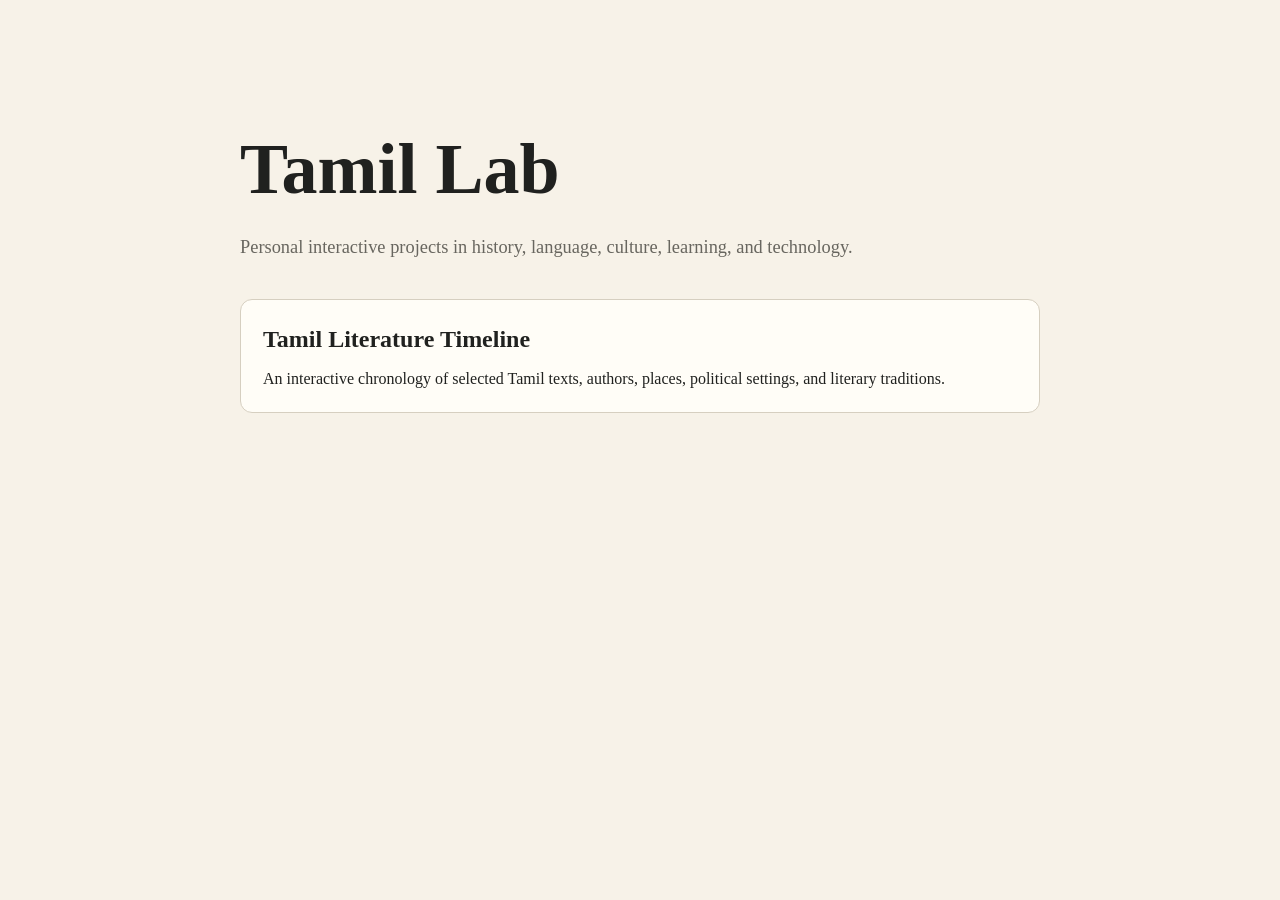
==== index.html @ f8d9d1f9 "Update header and link in index.html" ====
<!doctype html>
<html lang="en">
<head>
  <meta charset="utf-8">
  <meta name="viewport" content="width=device-width, initial-scale=1">
  <title>TLab</title>
  <style>
    body {
      max-width: 800px;
      margin: 0 auto;
      padding: 64px 24px;
      background: #f7f2e8;
      color: #20211f;
      font-family: Georgia, "Times New Roman", serif;
      line-height: 1.6;
    }

    h1 {
      margin-bottom: 0;
      font-size: clamp(2.2rem, 7vw, 4.5rem);
    }

    .subtitle {
      margin-top: 6px;
      color: #68665f;
      font-size: 1.15rem;
    }

    .project {
      display: block;
      margin-top: 36px;
      padding: 20px 22px;
      border: 1px solid #d6cfc0;
      border-radius: 12px;
      background: #fffdf7;
      color: inherit;
      text-decoration: none;
    }

    .project:hover {
      border-color: #a24525;
    }

    .project h2 {
      margin: 0 0 8px;
    }

    .project p {
      margin: 0;
    }

    footer {
      margin-top: 52px;
      color: #68665f;
      font-size: 0.9rem;
    }
  </style>
</head>
<body>
  <main>
    <h1>Tamil Lab</h1>
    <p class="subtitle">
      Personal interactive projects in history, language, culture, learning, and technology.
    </p>

    <a class="project" href="Tamil-Literature-Timeline/">
      <h2>Tamil Literature Timeline</h2>
      <p>
        An interactive chronology of selected Tamil texts, authors, places,
        political settings, and literary traditions.
      </p>
    </a>
  </main>

  <footer>
    
  </footer>
</body>
</html>
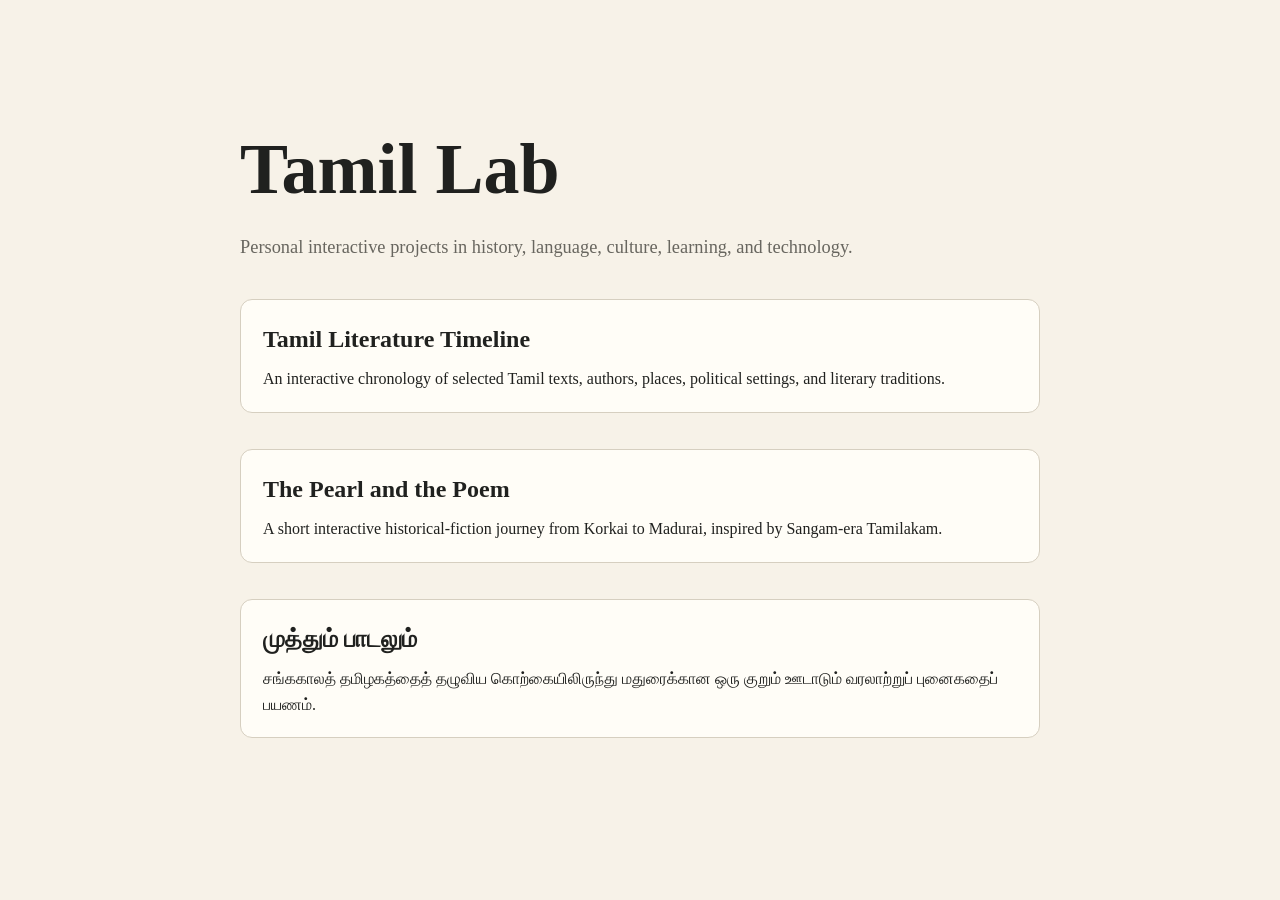
==== commit 0c952896: "Added links to Pearl and the Poem interactive Added new project sections for 'The Pearl and the Poem" ====
--- a/index.html
+++ b/index.html
@@ -70,6 +70,22 @@
         political settings, and literary traditions.
       </p>
     </a>
+
+    <a class="project" href="a-day-in-ancient-tamilakam/pandya-kingdom-1-english/">
+  <h2>The Pearl and the Poem</h2>
+  <p>
+    A short interactive historical-fiction journey from Korkai to Madurai,
+    inspired by Sangam-era Tamilakam.
+  </p>
+</a>
+
+    <a class="project" href="a-day-in-ancient-tamilakam/pandya-kingdom-1-tamil/">
+  <h2>முத்தும் பாடலும்</h2>
+  <p>
+    சங்ககாலத் தமிழகத்தைத் தழுவிய கொற்கையிலிருந்து மதுரைக்கான
+    ஒரு குறும் ஊடாடும் வரலாற்றுப் புனைகதைப் பயணம்.
+  </p>
+</a>
   </main>
 
   <footer>
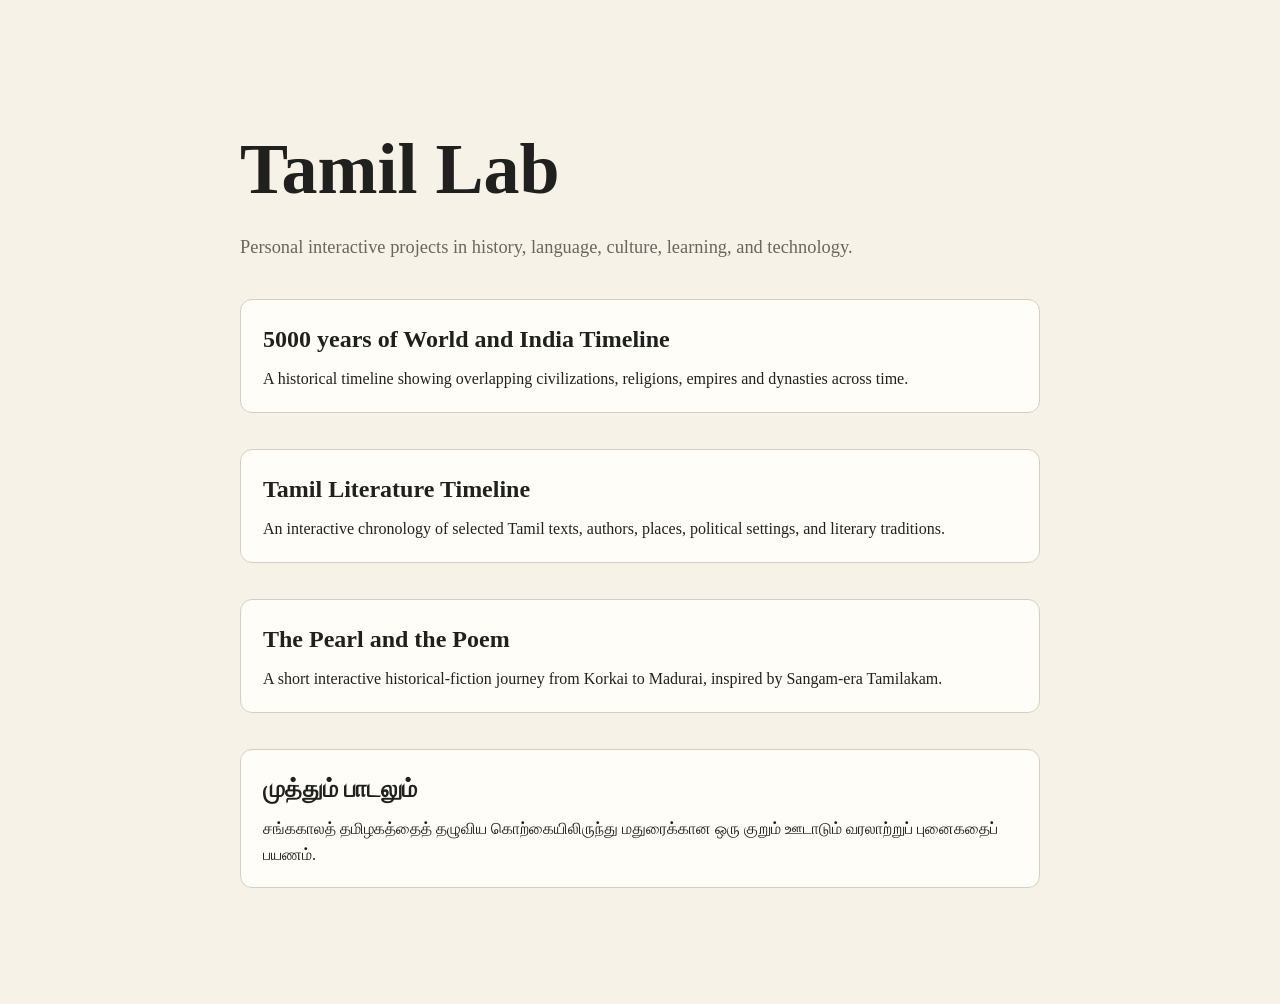
==== commit ac7f2317: "Add 5000 years of World and India Timeline project Added a new project link for a historical timelin" ====
--- a/index.html
+++ b/index.html
@@ -62,7 +62,15 @@
     <p class="subtitle">
       Personal interactive projects in history, language, culture, learning, and technology.
     </p>
-
+    
+<a class="project" href="5000-years-timeline/">
+  <h2>5000 years of World and India Timeline</h2>
+  <p>
+    A historical timeline showing overlapping civilizations,
+    religions, empires and dynasties across time.
+  </p>
+</a>
+    
     <a class="project" href="Tamil-Literature-Timeline/">
       <h2>Tamil Literature Timeline</h2>
       <p>
@@ -79,7 +87,7 @@
   </p>
 </a>
 
-    <a class="project" href="a-day-in-ancient-tamilakam/pandya-kingdom-1-tamil/">
+    <a class="project" href="a-day-in-ancient-tamilakam/pandya-kngdom-1-tamil/">
   <h2>முத்தும் பாடலும்</h2>
   <p>
     சங்ககாலத் தமிழகத்தைத் தழுவிய கொற்கையிலிருந்து மதுரைக்கான
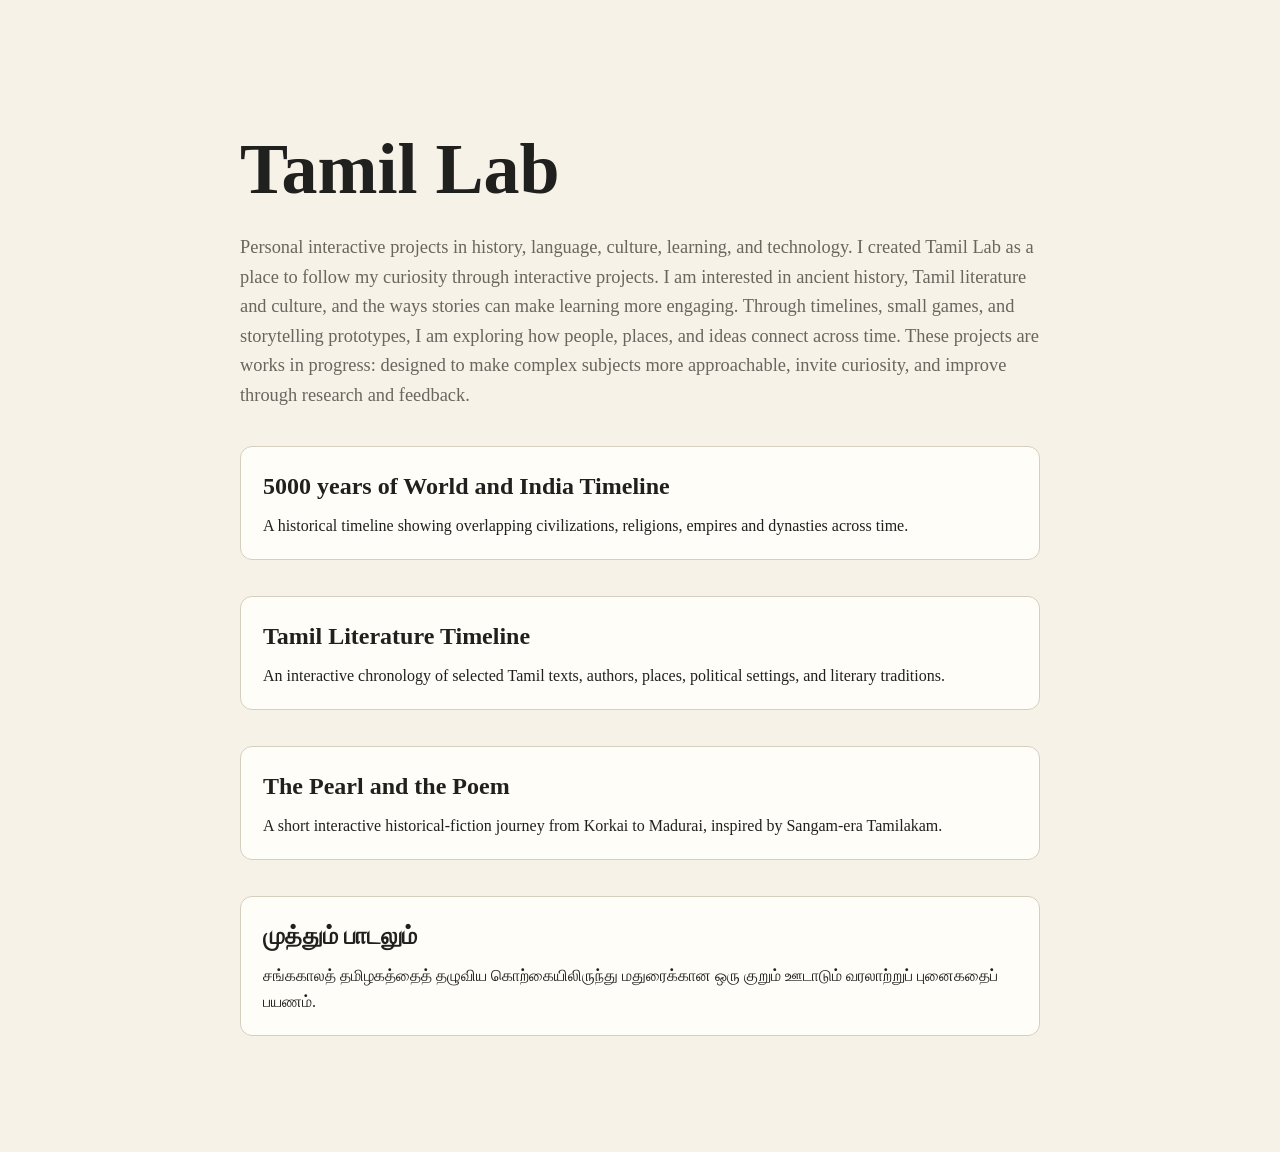
==== commit 82eefae6: "Enhance project description in index.html Expanded the project description to include interests in a" ====
--- a/index.html
+++ b/index.html
@@ -61,6 +61,12 @@
     <h1>Tamil Lab</h1>
     <p class="subtitle">
       Personal interactive projects in history, language, culture, learning, and technology.
+      I created Tamil Lab as a place to follow my curiosity through interactive projects. I am interested
+      in ancient history, Tamil literature and culture, and the ways stories can make learning more engaging.
+      Through timelines, small games, and storytelling prototypes, I am exploring how people, places, and ideas
+      connect across time. 
+      These projects are works in progress: designed to make complex subjects more approachable, invite curiosity, and improve through research
+      and feedback.
     </p>
     
 <a class="project" href="5000-years-timeline/">
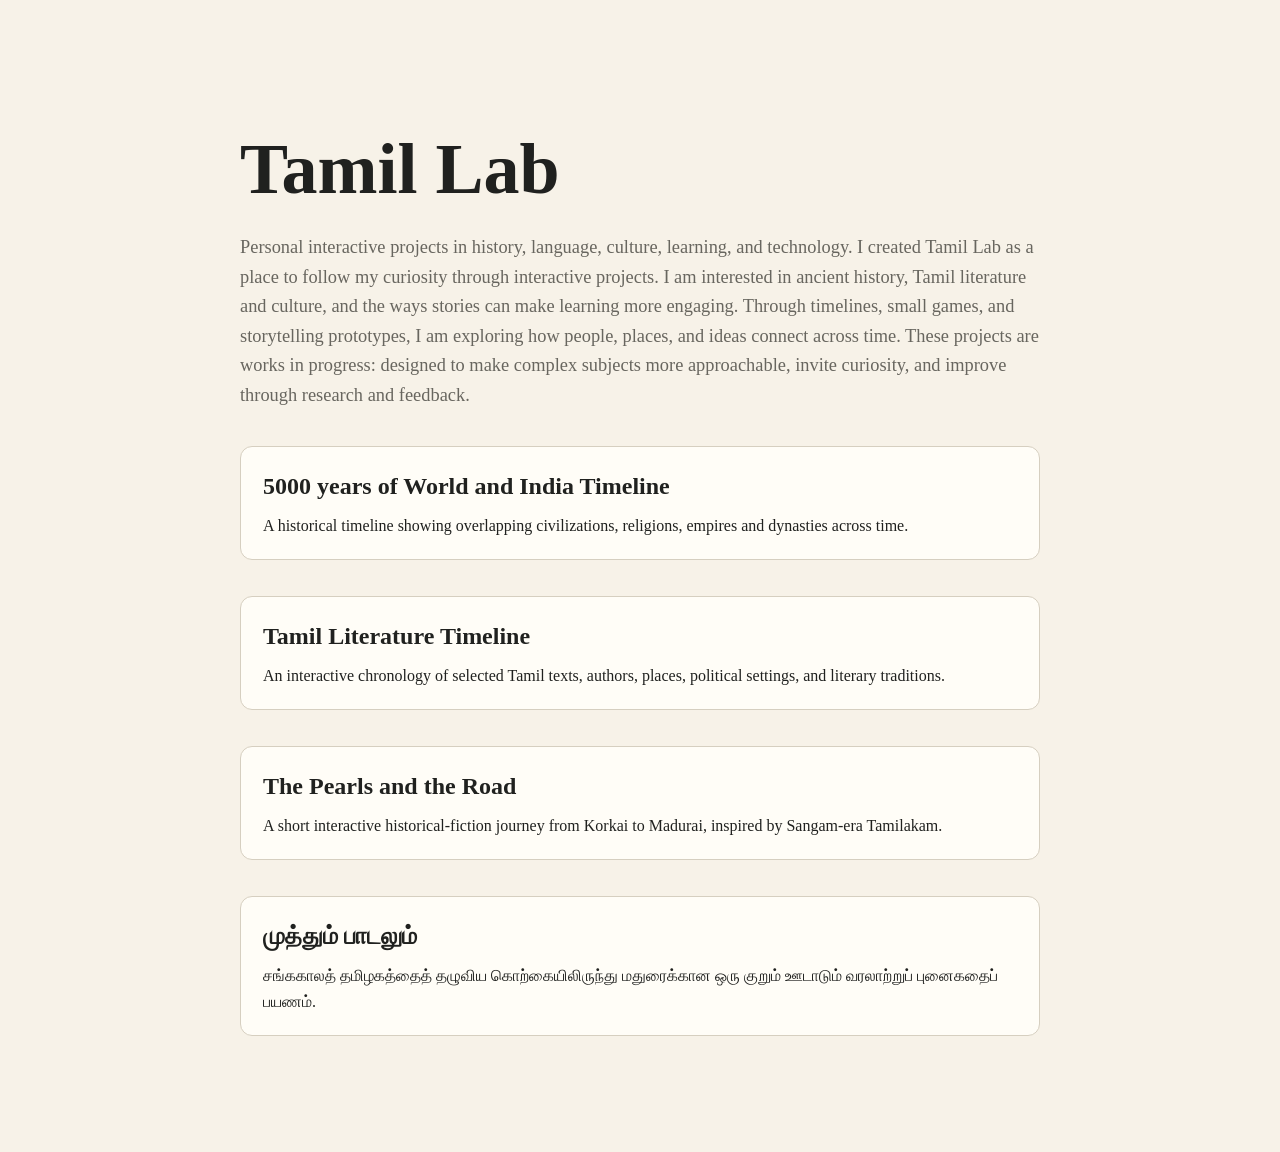
==== commit b0fcd3b7: "Update heading from 'The Pearl and the Poem' to 'The Pearls and the Road'" ====
--- a/index.html
+++ b/index.html
@@ -86,7 +86,7 @@
     </a>
 
     <a class="project" href="a-day-in-ancient-tamilakam/pandya-kingdom-1-english/">
-  <h2>The Pearl and the Poem</h2>
+  <h2>The Pearls and the Road</h2>
   <p>
     A short interactive historical-fiction journey from Korkai to Madurai,
     inspired by Sangam-era Tamilakam.
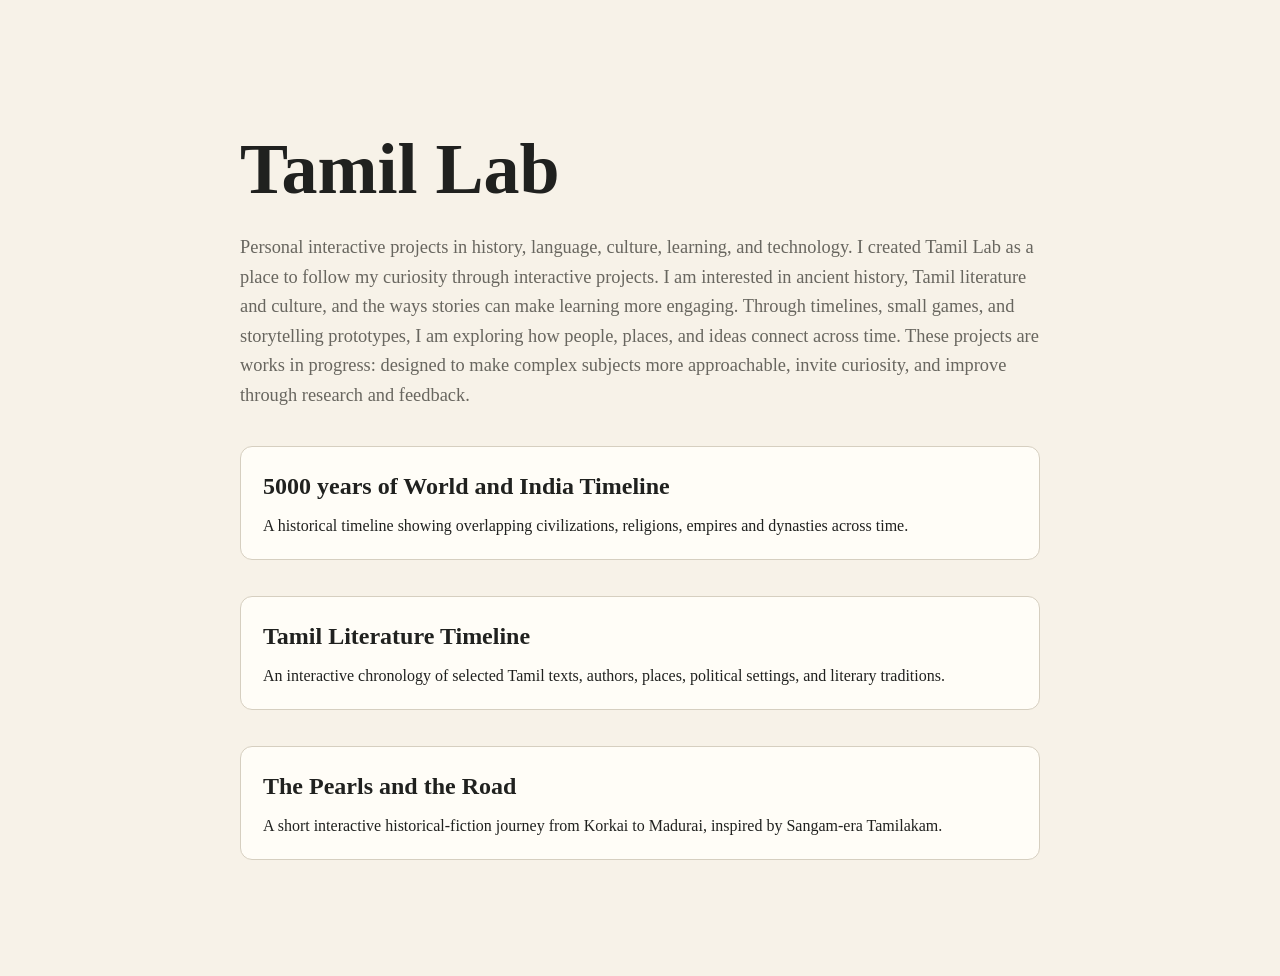
==== commit ca8bc62d: "Commented out Tamil interactive version Removed commented-out project link and adjusted closing tags" ====
--- a/index.html
+++ b/index.html
@@ -93,13 +93,13 @@
   </p>
 </a>
 
-    <a class="project" href="a-day-in-ancient-tamilakam/pandya-kngdom-1-tamil/">
+<!--    <a class="project" href="a-day-in-ancient-tamilakam/pandya-kngdom-1-tamil/">
   <h2>முத்தும் பாடலும்</h2>
   <p>
     சங்ககாலத் தமிழகத்தைத் தழுவிய கொற்கையிலிருந்து மதுரைக்கான
     ஒரு குறும் ஊடாடும் வரலாற்றுப் புனைகதைப் பயணம்.
   </p>
-</a>
+</a> -->
   </main>
 
   <footer>
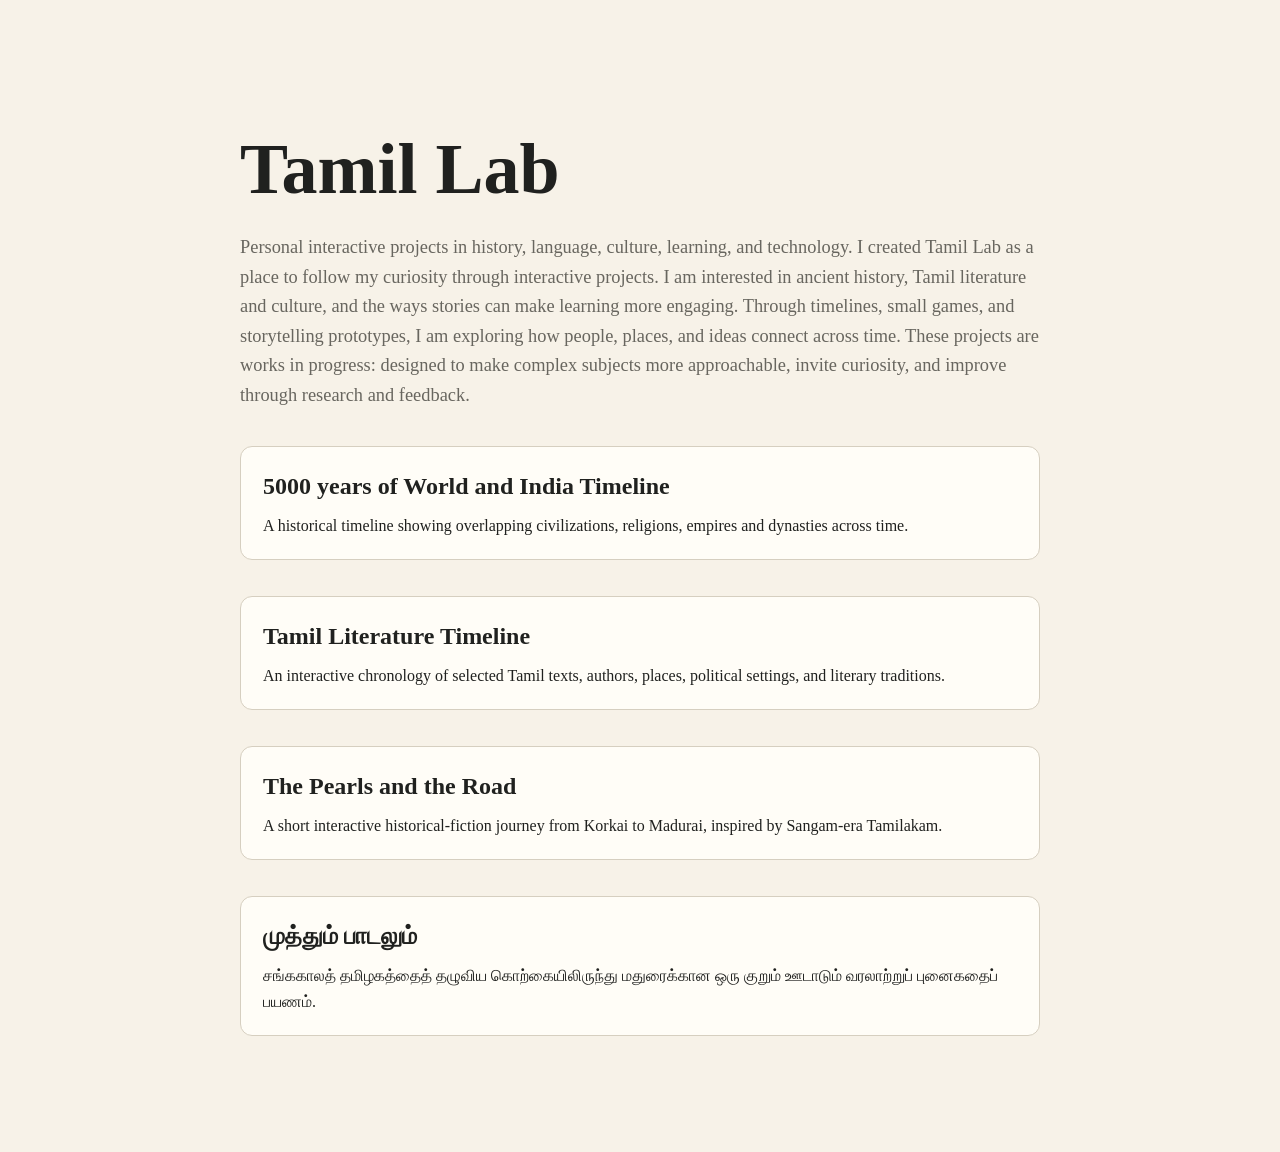
==== commit dc49ccdd: "Removed commented-out project link in index.html Removed commented-out link to Pandya Kingdom projec" ====
--- a/index.html
+++ b/index.html
@@ -93,13 +93,13 @@
   </p>
 </a>
 
-<!--    <a class="project" href="a-day-in-ancient-tamilakam/pandya-kngdom-1-tamil/">
+ <a class="project" href="a-day-in-ancient-tamilakam/pandya-kngdom-1-tamil/">
   <h2>முத்தும் பாடலும்</h2>
   <p>
     சங்ககாலத் தமிழகத்தைத் தழுவிய கொற்கையிலிருந்து மதுரைக்கான
     ஒரு குறும் ஊடாடும் வரலாற்றுப் புனைகதைப் பயணம்.
   </p>
-</a> -->
+</a> 
   </main>
 
   <footer>
